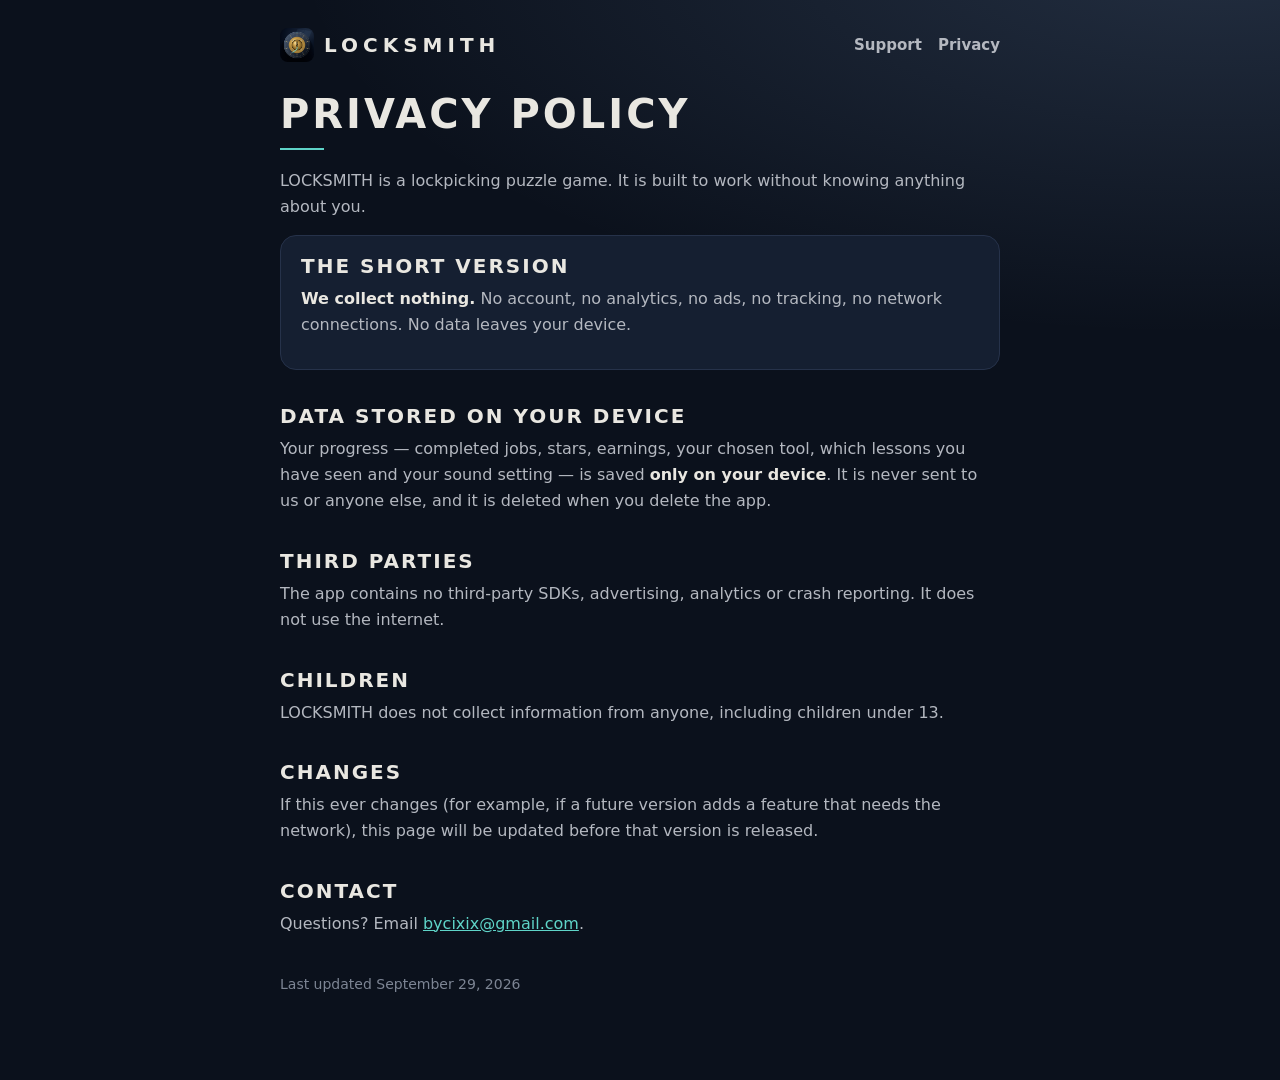
==== privacy.html @ 0de10ae4 "LOCKSMITH site: home, support and privacy pages Co-Authored-By: Claude Opus 5.5 <noreply@anthropic.c" ====
<!doctype html><html lang="en"><head><meta charset="utf-8"><meta name="viewport" content="width=device-width,initial-scale=1"><link rel="icon" href="icon.png"><link rel="stylesheet" href="style.css"><title>LOCKSMITH — Privacy policy</title><meta name="description" content="LOCKSMITH collects no personal data."></head><body><div class="wrap">
<div class="top"><a class="wm" href="index.html"><img src="icon.png" alt="">LOCKSMITH</a><nav><a href="support.html">Support</a><a href="privacy.html">Privacy</a></nav></div>
<h1>Privacy policy</h1><div class="rule"></div>
<p>LOCKSMITH is a lockpicking puzzle game. It is built to work without knowing anything about you.</p>
<div class="card"><h2 style="margin-top:0">The short version</h2><p><b>We collect nothing.</b> No account, no analytics, no ads, no tracking, no network connections. No data leaves your device.</p></div>
<h2>Data stored on your device</h2><p>Your progress — completed jobs, stars, earnings, your chosen tool, which lessons you have seen and your sound setting — is saved <b>only on your device</b>. It is never sent to us or anyone else, and it is deleted when you delete the app.</p>
<h2>Third parties</h2><p>The app contains no third-party SDKs, advertising, analytics or crash reporting. It does not use the internet.</p>
<h2>Children</h2><p>LOCKSMITH does not collect information from anyone, including children under 13.</p>
<h2>Changes</h2><p>If this ever changes (for example, if a future version adds a feature that needs the network), this page will be updated before that version is released.</p>
<h2>Contact</h2><p>Questions? Email <a href="mailto:bycixix@gmail.com">bycixix@gmail.com</a>.</p>
<p class="muted" style="margin-top:36px">Last updated September 29, 2026</p></div></body></html>
---- style.css ----
:root{--bg:#0b111c;--card:#151f31;--edge:#26324a;--ink:#e9e7e1;--ink2:#b4b8c0;--ink3:#7d8594;--brass:#cfa24e;--signal:#5fd4c8}
*{box-sizing:border-box}
body{margin:0;background:var(--bg) radial-gradient(120% 60% at 95% -5%,rgba(143,180,232,.18),transparent 60%) no-repeat;color:var(--ink);font:16px/1.65 -apple-system,BlinkMacSystemFont,"Segoe UI",system-ui,sans-serif}
.wrap{max-width:760px;margin:0 auto;padding:28px 20px 72px}
.top{display:flex;align-items:center;justify-content:space-between;gap:12px;margin-bottom:30px;flex-wrap:wrap}
.wm{display:flex;align-items:center;gap:10px;color:var(--ink);text-decoration:none;font:700 20px/1 "Avenir Next Condensed","Arial Narrow",system-ui,sans-serif;letter-spacing:5px}
.wm img{width:34px;height:34px;border-radius:8px}
nav a{color:var(--ink2);text-decoration:none;font-weight:600;margin-left:16px;font-size:15px}
nav a:hover{color:var(--signal)}
h1{font:700 40px/1.1 "Avenir Next Condensed","Arial Narrow",system-ui,sans-serif;letter-spacing:3px;margin:0 0 12px;text-transform:uppercase}
h2{font:700 20px "Avenir Next Condensed","Arial Narrow",system-ui,sans-serif;letter-spacing:2px;text-transform:uppercase;margin:34px 0 8px}
.rule{width:44px;height:2px;background:var(--signal);margin:0 0 18px}
p{margin:0 0 12px;color:var(--ink2)} b{color:var(--ink)} a{color:var(--signal)}
.card{background:var(--card);border:1px solid var(--edge);border-radius:16px;padding:18px 20px;margin:14px 0}
.muted{color:var(--ink3);font-size:14px}
.hero{display:grid;grid-template-columns:120px 1fr;gap:22px;align-items:center;margin:6px 0 20px}
.hero img{width:120px;height:120px;border-radius:26px;box-shadow:0 12px 40px rgba(0,0,0,.5)}
.tag{color:var(--signal);font:600 13px "Avenir Next Condensed","Arial Narrow",system-ui,sans-serif;letter-spacing:5px;text-transform:uppercase}
.shots{display:grid;grid-template-columns:repeat(3,minmax(0,1fr));gap:12px;margin:22px 0}
.shots img{width:100%;border-radius:14px;border:1px solid var(--edge)}
.btn{display:inline-block;background:linear-gradient(#f3d98e,#cfa24e 55%,#8a6a2a);color:#0b111c;text-decoration:none;font-weight:800;padding:13px 22px;border-radius:999px;letter-spacing:1px}
ul{padding-left:20px;color:var(--ink2)} li{margin:4px 0}
@media (max-width:560px){.hero{grid-template-columns:1fr}.shots{grid-template-columns:1fr 1fr}.shots img:last-child{display:none}h1{font-size:32px}}
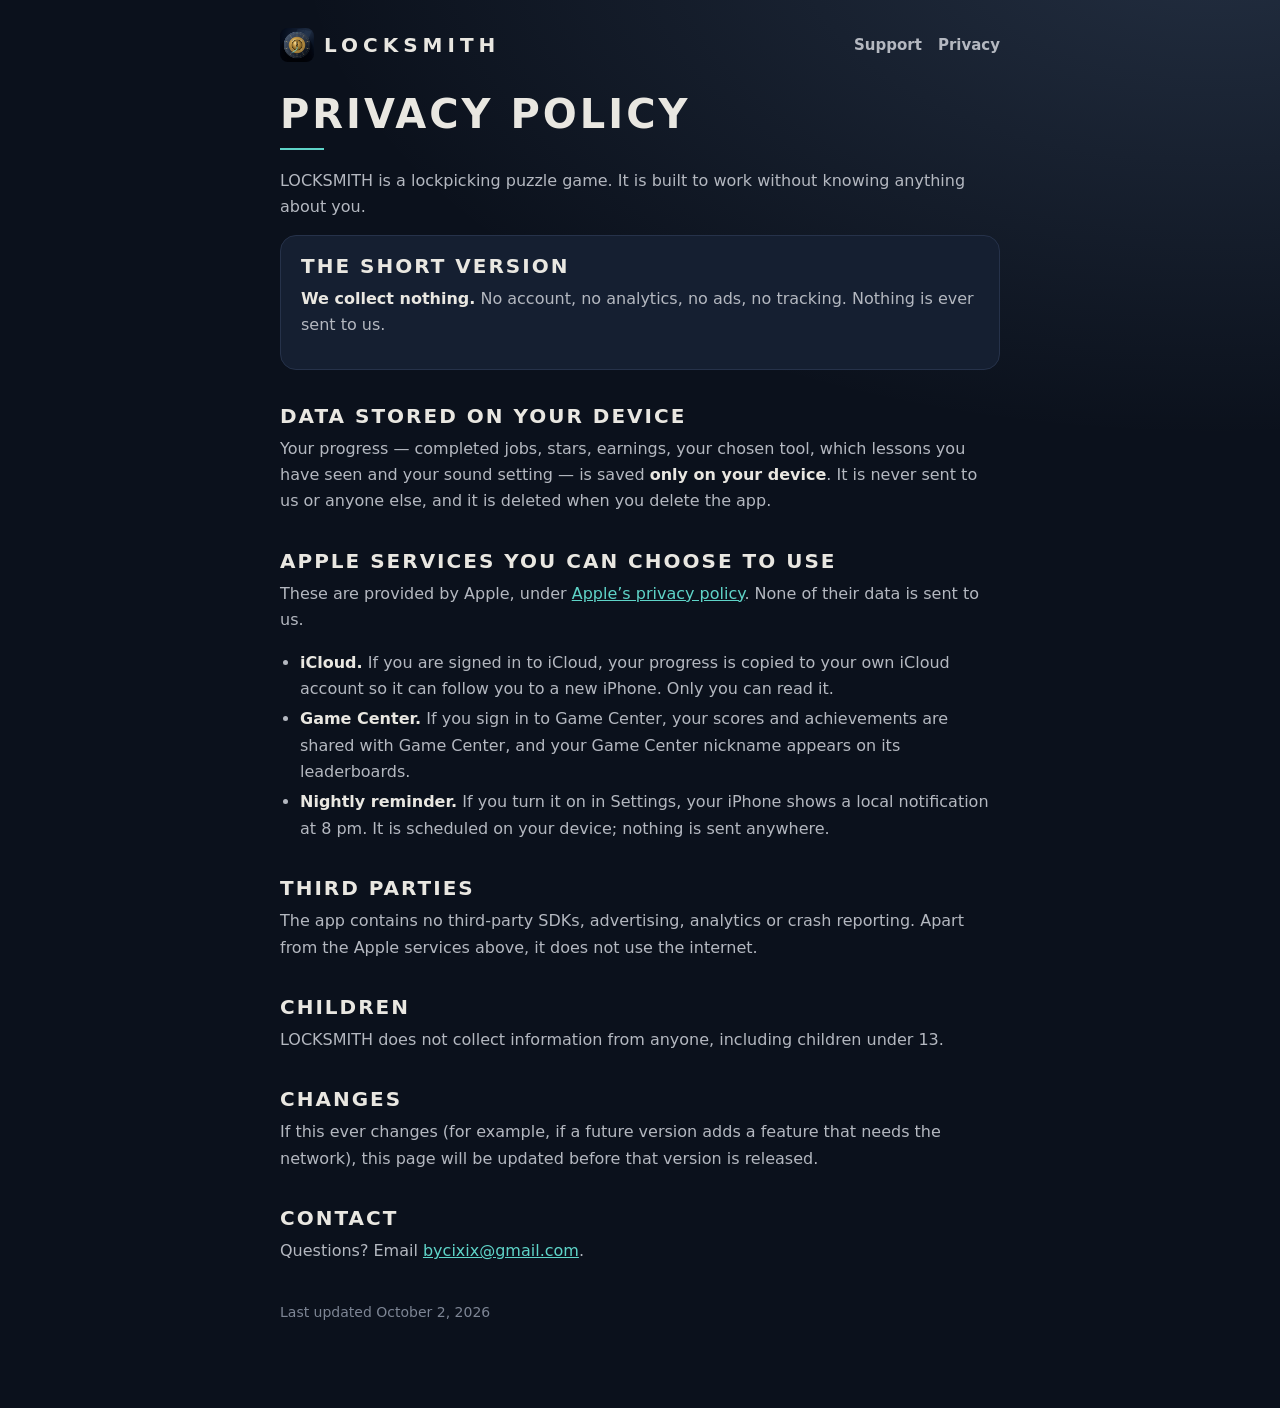
==== commit e2205aa7: "Pages for 1.1: iCloud, Game Center, reminder, new modes Co-Authored-By: Claude Opus 5.5 <noreply@ant" ====
--- a/privacy.html
+++ b/privacy.html
@@ -2,10 +2,14 @@
 <div class="top"><a class="wm" href="index.html"><img src="icon.png" alt="">LOCKSMITH</a><nav><a href="support.html">Support</a><a href="privacy.html">Privacy</a></nav></div>
 <h1>Privacy policy</h1><div class="rule"></div>
 <p>LOCKSMITH is a lockpicking puzzle game. It is built to work without knowing anything about you.</p>
-<div class="card"><h2 style="margin-top:0">The short version</h2><p><b>We collect nothing.</b> No account, no analytics, no ads, no tracking, no network connections. No data leaves your device.</p></div>
+<div class="card"><h2 style="margin-top:0">The short version</h2><p><b>We collect nothing.</b> No account, no analytics, no ads, no tracking. Nothing is ever sent to us.</p></div>
 <h2>Data stored on your device</h2><p>Your progress — completed jobs, stars, earnings, your chosen tool, which lessons you have seen and your sound setting — is saved <b>only on your device</b>. It is never sent to us or anyone else, and it is deleted when you delete the app.</p>
-<h2>Third parties</h2><p>The app contains no third-party SDKs, advertising, analytics or crash reporting. It does not use the internet.</p>
+<h2>Apple services you can choose to use</h2><p>These are provided by Apple, under <a href="https://www.apple.com/legal/privacy/">Apple’s privacy policy</a>. None of their data is sent to us.</p>
+<ul><li><b>iCloud.</b> If you are signed in to iCloud, your progress is copied to your own iCloud account so it can follow you to a new iPhone. Only you can read it.</li>
+<li><b>Game Center.</b> If you sign in to Game Center, your scores and achievements are shared with Game Center, and your Game Center nickname appears on its leaderboards.</li>
+<li><b>Nightly reminder.</b> If you turn it on in Settings, your iPhone shows a local notification at 8 pm. It is scheduled on your device; nothing is sent anywhere.</li></ul>
+<h2>Third parties</h2><p>The app contains no third-party SDKs, advertising, analytics or crash reporting. Apart from the Apple services above, it does not use the internet.</p>
 <h2>Children</h2><p>LOCKSMITH does not collect information from anyone, including children under 13.</p>
 <h2>Changes</h2><p>If this ever changes (for example, if a future version adds a feature that needs the network), this page will be updated before that version is released.</p>
 <h2>Contact</h2><p>Questions? Email <a href="mailto:bycixix@gmail.com">bycixix@gmail.com</a>.</p>
-<p class="muted" style="margin-top:36px">Last updated September 29, 2026</p></div></body></html>
+<p class="muted" style="margin-top:36px">Last updated October 2, 2026</p></div></body></html>
